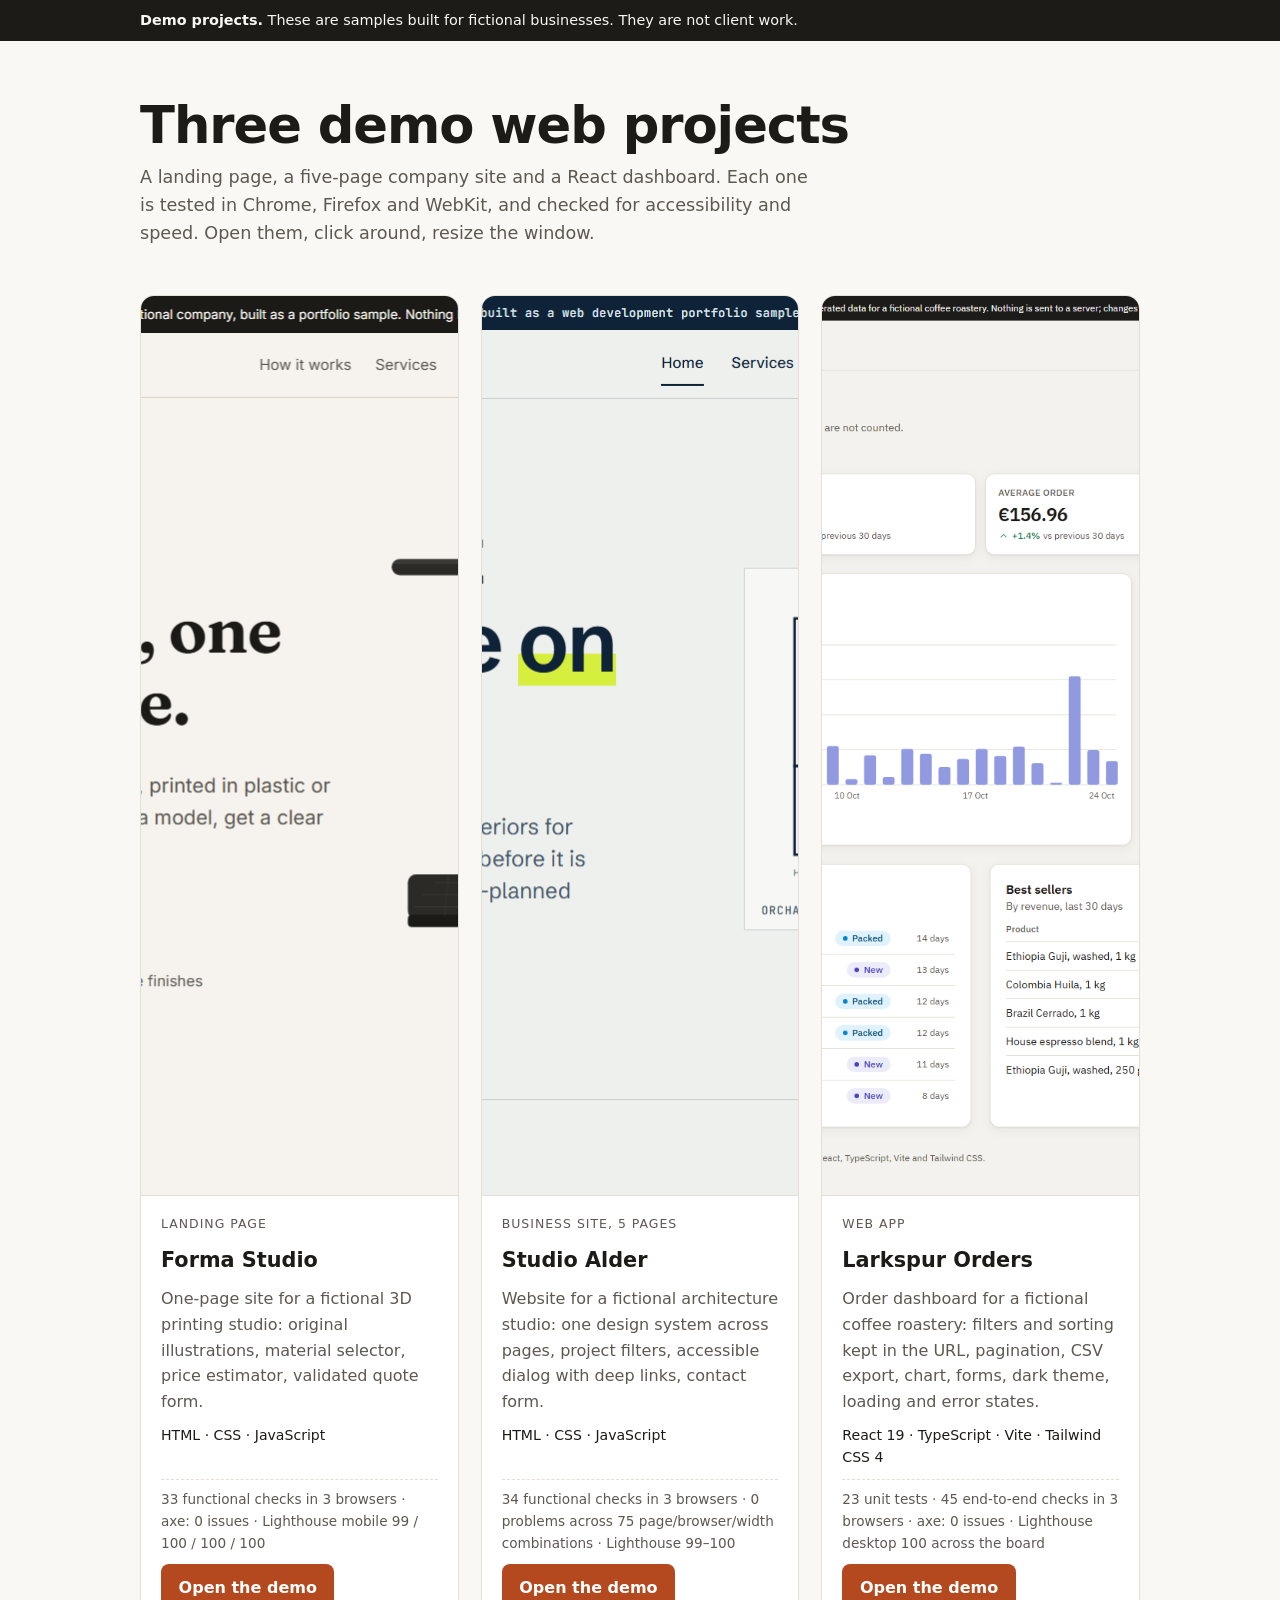
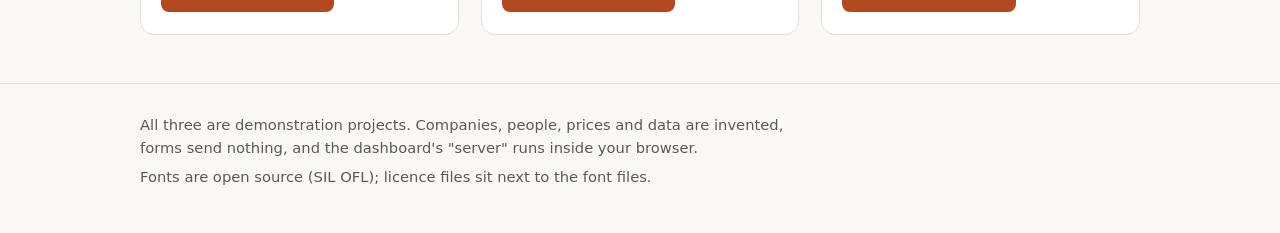
==== index.html @ a0af055a "Publish three demo web projects" ====
<!doctype html>
<html lang="en">
<head>
<meta charset="utf-8">
<meta name="viewport" content="width=device-width, initial-scale=1">
<title>Web demos — three sample projects</title>
<meta name="description" content="Three demo web projects: a landing page, a five-page business site and a React + TypeScript dashboard. Samples built for fictional businesses, not client work.">
<style>
:root{--bg:#faf8f4;--ink:#1d1b18;--muted:#5d5851;--card:#fff;--line:#e4dfd6;--accent:#b4491f;--accent-ink:#fff}
@media (prefers-color-scheme:dark){:root{--bg:#16140f;--ink:#f1ede5;--muted:#b3ada1;--card:#1f1c16;--line:#34302a;--accent:#e08a5f;--accent-ink:#1d1b18}}
*{box-sizing:border-box}
body{margin:0;background:var(--bg);color:var(--ink);font:16px/1.6 system-ui,-apple-system,"Segoe UI",Roboto,sans-serif}
a{color:inherit}
.wrap{max-width:1040px;margin:0 auto;padding:0 20px}
.banner{background:var(--ink);color:var(--bg);font-size:.9rem;padding:.55rem 0}
.banner p{margin:0}
header.hero{padding:56px 0 28px}
h1{font-size:clamp(2rem,5vw,3.2rem);line-height:1.1;margin:0 0 .6rem;letter-spacing:-.02em}
.lead{max-width:60ch;color:var(--muted);font-size:1.1rem;margin:0}
.grid{display:grid;gap:22px;grid-template-columns:repeat(auto-fit,minmax(290px,1fr));padding:20px 0 48px;margin:0;list-style:none}
.card{background:var(--card);border:1px solid var(--line);border-radius:14px;overflow:hidden;display:flex;flex-direction:column}
.card img{display:block;width:100%;aspect-ratio:4/3;object-fit:cover;object-position:top;border-bottom:1px solid var(--line)}
.body{padding:18px 20px 22px;display:flex;flex-direction:column;gap:.6rem;flex:1}
.tag{font-size:.78rem;text-transform:uppercase;letter-spacing:.08em;color:var(--muted)}
h2{font-size:1.3rem;margin:0}
.body p{margin:0;color:var(--muted)}
.stack{font-size:.88rem}
.checks{font-size:.85rem;color:var(--muted);border-top:1px dashed var(--line);padding-top:.6rem;margin-top:auto}
.btn{display:inline-block;align-self:flex-start;background:var(--accent);color:var(--accent-ink);text-decoration:none;font-weight:600;padding:.7rem 1.1rem;min-height:44px;border-radius:8px}
.btn:hover{filter:brightness(1.08)}
:focus-visible{outline:3px solid var(--accent);outline-offset:3px}
footer{border-top:1px solid var(--line);padding:24px 0 40px;color:var(--muted);font-size:.92rem}
footer p{margin:.3rem 0;max-width:70ch}
</style>
</head>
<body>
<div class="banner"><div class="wrap"><p><strong>Demo projects.</strong> These are samples built for fictional businesses. They are not client work.</p></div></div>
<header class="hero">
  <div class="wrap">
    <h1>Three demo web projects</h1>
    <p class="lead">A landing page, a five-page company site and a React dashboard. Each one is tested in Chrome, Firefox and WebKit, and checked for accessibility and speed. Open them, click around, resize the window.</p>
  </div>
</header>
<main class="wrap">
  <ul class="grid">
    <li class="card">
      <img src="img/forma-studio.png" width="1440" height="900" alt="Forma Studio landing page: a warm paper-coloured first screen with a half-printed vase illustration" loading="lazy">
      <div class="body">
        <span class="tag">Landing page</span>
        <h2>Forma Studio</h2>
        <p>One-page site for a fictional 3D printing studio: original illustrations, material selector, price estimator, validated quote form.</p>
        <span class="stack">HTML · CSS · JavaScript</span>
        <span class="checks">33 functional checks in 3 browsers · axe: 0 issues · Lighthouse mobile 99 / 100 / 100 / 100</span>
        <a class="btn" href="forma-studio/">Open the demo</a>
      </div>
    </li>
    <li class="card">
      <img src="img/studio-alder.png" width="1440" height="900" alt="Studio Alder home page: a Swiss-style architectural drawing layout with a project grid" loading="lazy">
      <div class="body">
        <span class="tag">Business site, 5 pages</span>
        <h2>Studio Alder</h2>
        <p>Website for a fictional architecture studio: one design system across pages, project filters, accessible dialog with deep links, contact form.</p>
        <span class="stack">HTML · CSS · JavaScript</span>
        <span class="checks">34 functional checks in 3 browsers · 0 problems across 75 page/browser/width combinations · Lighthouse 99–100</span>
        <a class="btn" href="studio-alder/">Open the demo</a>
      </div>
    </li>
    <li class="card">
      <img src="img/larkspur-orders.png" width="1440" height="900" alt="Larkspur Orders dashboard overview with key figures, a revenue chart and an orders-by-status list" loading="lazy">
      <div class="body">
        <span class="tag">Web app</span>
        <h2>Larkspur Orders</h2>
        <p>Order dashboard for a fictional coffee roastery: filters and sorting kept in the URL, pagination, CSV export, chart, forms, dark theme, loading and error states.</p>
        <span class="stack">React 19 · TypeScript · Vite · Tailwind CSS 4</span>
        <span class="checks">23 unit tests · 45 end-to-end checks in 3 browsers · axe: 0 issues · Lighthouse desktop 100 across the board</span>
        <a class="btn" href="larkspur-orders/">Open the demo</a>
      </div>
    </li>
  </ul>
</main>
<footer>
  <div class="wrap">
    <p>All three are demonstration projects. Companies, people, prices and data are invented, forms send nothing, and the dashboard's "server" runs inside your browser.</p>
    <p>Fonts are open source (SIL OFL); licence files sit next to the font files.</p>
  </div>
</footer>
</body>
</html>
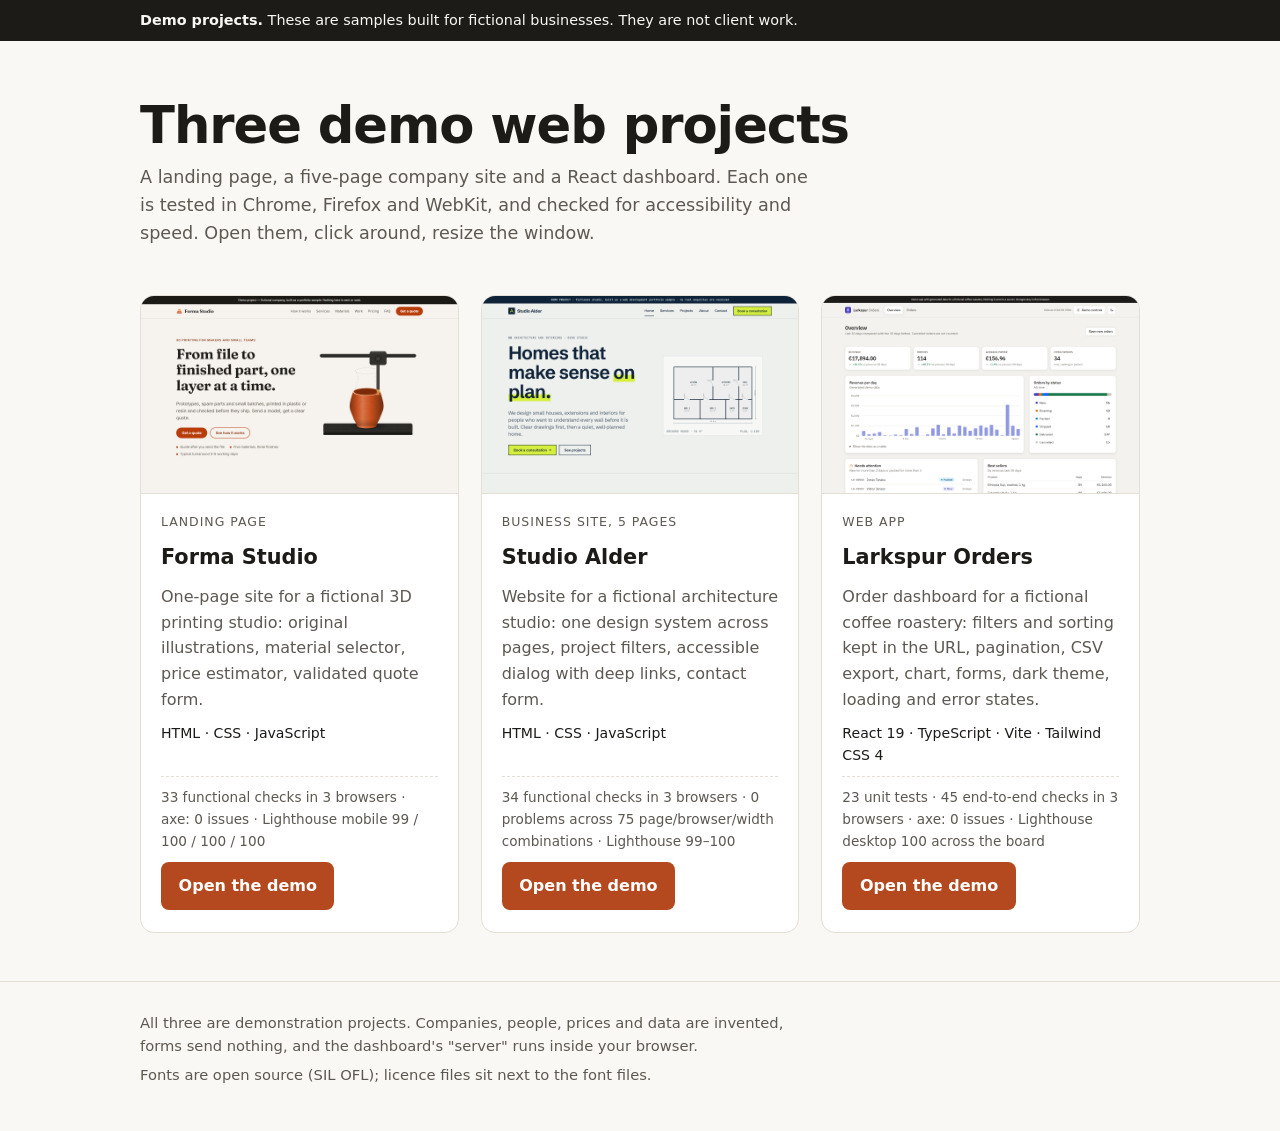
==== commit 155afab2: "Showcase: fix thumbnail height" ====
--- a/index.html
+++ b/index.html
@@ -19,7 +19,7 @@
 .lead{max-width:60ch;color:var(--muted);font-size:1.1rem;margin:0}
 .grid{display:grid;gap:22px;grid-template-columns:repeat(auto-fit,minmax(290px,1fr));padding:20px 0 48px;margin:0;list-style:none}
 .card{background:var(--card);border:1px solid var(--line);border-radius:14px;overflow:hidden;display:flex;flex-direction:column}
-.card img{display:block;width:100%;aspect-ratio:4/3;object-fit:cover;object-position:top;border-bottom:1px solid var(--line)}
+.card img{display:block;width:100%;height:auto;aspect-ratio:16/10;object-fit:cover;object-position:top;border-bottom:1px solid var(--line)}
 .body{padding:18px 20px 22px;display:flex;flex-direction:column;gap:.6rem;flex:1}
 .tag{font-size:.78rem;text-transform:uppercase;letter-spacing:.08em;color:var(--muted)}
 h2{font-size:1.3rem;margin:0}
@@ -34,7 +34,7 @@
 </style>
 </head>
 <body>
-<div class="banner"><div class="wrap"><p><strong>Demo projects.</strong> These are samples built for fictional businesses. They are not client work.</p></div></div>
+<aside class="banner" aria-label="Notice"><div class="wrap"><p><strong>Demo projects.</strong> These are samples built for fictional businesses. They are not client work.</p></div></aside>
 <header class="hero">
   <div class="wrap">
     <h1>Three demo web projects</h1>
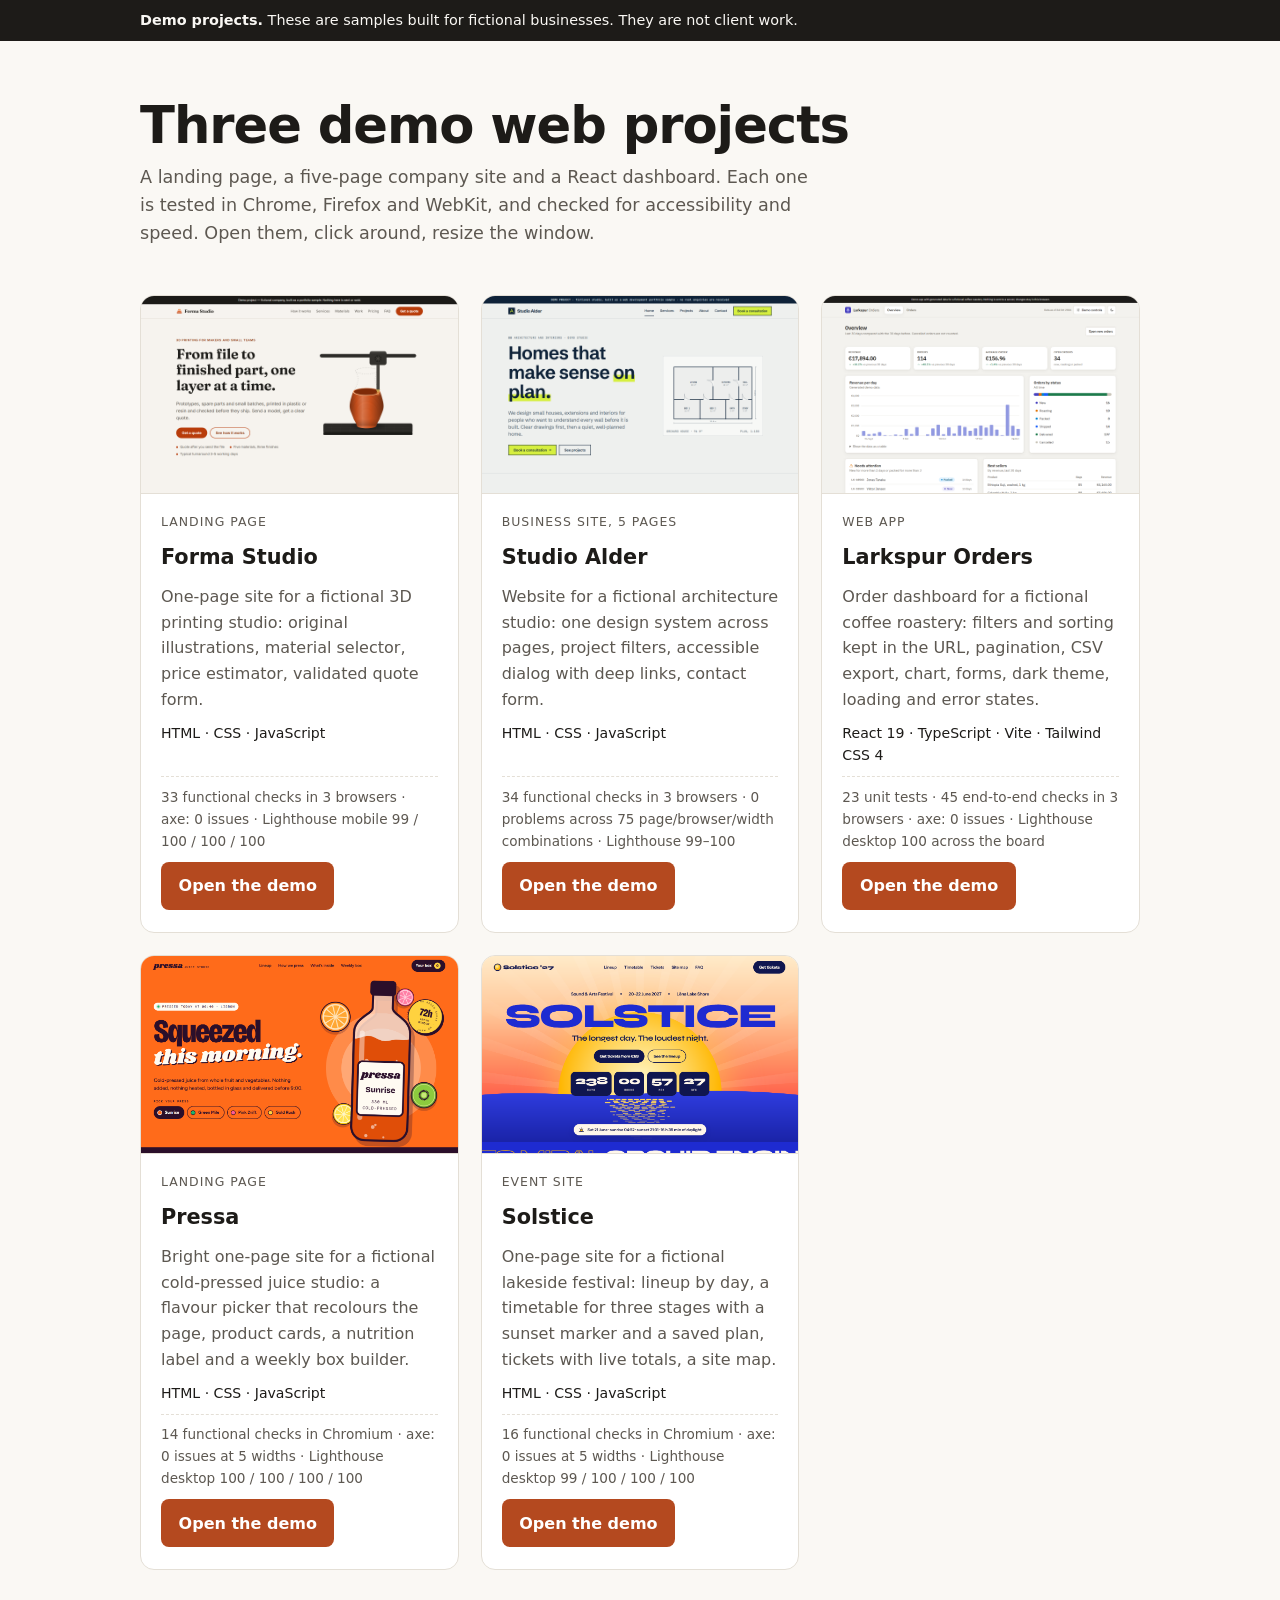
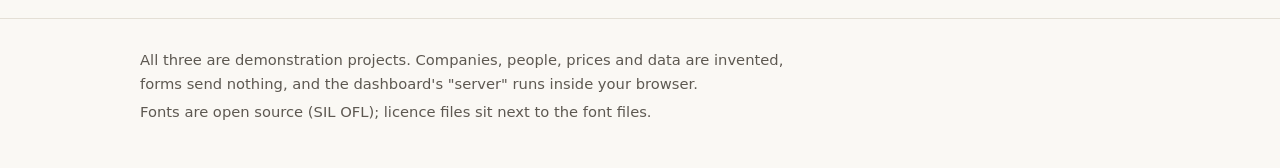
==== commit 911e2a66: "Add Pressa and Solstice demos to the showcase" ====
--- a/index.html
+++ b/index.html
@@ -3,8 +3,8 @@
 <head>
 <meta charset="utf-8">
 <meta name="viewport" content="width=device-width, initial-scale=1">
-<title>Web demos — three sample projects</title>
-<meta name="description" content="Three demo web projects: a landing page, a five-page business site and a React + TypeScript dashboard. Samples built for fictional businesses, not client work.">
+<title>Web demos — five sample projects</title>
+<meta name="description" content="Five demo web projects: three landing pages, a five-page business site and a React + TypeScript dashboard. Samples built for fictional businesses, not client work.">
 <style>
 :root{--bg:#faf8f4;--ink:#1d1b18;--muted:#5d5851;--card:#fff;--line:#e4dfd6;--accent:#b4491f;--accent-ink:#fff}
 @media (prefers-color-scheme:dark){:root{--bg:#16140f;--ink:#f1ede5;--muted:#b3ada1;--card:#1f1c16;--line:#34302a;--accent:#e08a5f;--accent-ink:#1d1b18}}
@@ -76,6 +76,28 @@
         <a class="btn" href="larkspur-orders/">Open the demo</a>
       </div>
     </li>
+    <li class="card">
+      <img src="img/pressa.png" width="1200" height="900" alt="Pressa juice studio: an orange first screen with a big illustrated juice bottle, fruit slices and the headline Squeezed this morning" loading="lazy">
+      <div class="body">
+        <span class="tag">Landing page</span>
+        <h2>Pressa</h2>
+        <p>Bright one-page site for a fictional cold-pressed juice studio: a flavour picker that recolours the page, product cards, a nutrition label and a weekly box builder.</p>
+        <span class="stack">HTML · CSS · JavaScript</span>
+        <span class="checks">14 functional checks in Chromium · axe: 0 issues at 5 widths · Lighthouse desktop 100 / 100 / 100 / 100</span>
+        <a class="btn" href="pressa/">Open the demo</a>
+      </div>
+    </li>
+    <li class="card">
+      <img src="img/solstice.png" width="1200" height="900" alt="Solstice festival: a sunset first screen with a rising sun over a lake, the word SOLSTICE and a countdown" loading="lazy">
+      <div class="body">
+        <span class="tag">Event site</span>
+        <h2>Solstice</h2>
+        <p>One-page site for a fictional lakeside festival: lineup by day, a timetable for three stages with a sunset marker and a saved plan, tickets with live totals, a site map.</p>
+        <span class="stack">HTML · CSS · JavaScript</span>
+        <span class="checks">16 functional checks in Chromium · axe: 0 issues at 5 widths · Lighthouse desktop 99 / 100 / 100 / 100</span>
+        <a class="btn" href="solstice/">Open the demo</a>
+      </div>
+    </li>
   </ul>
 </main>
 <footer>
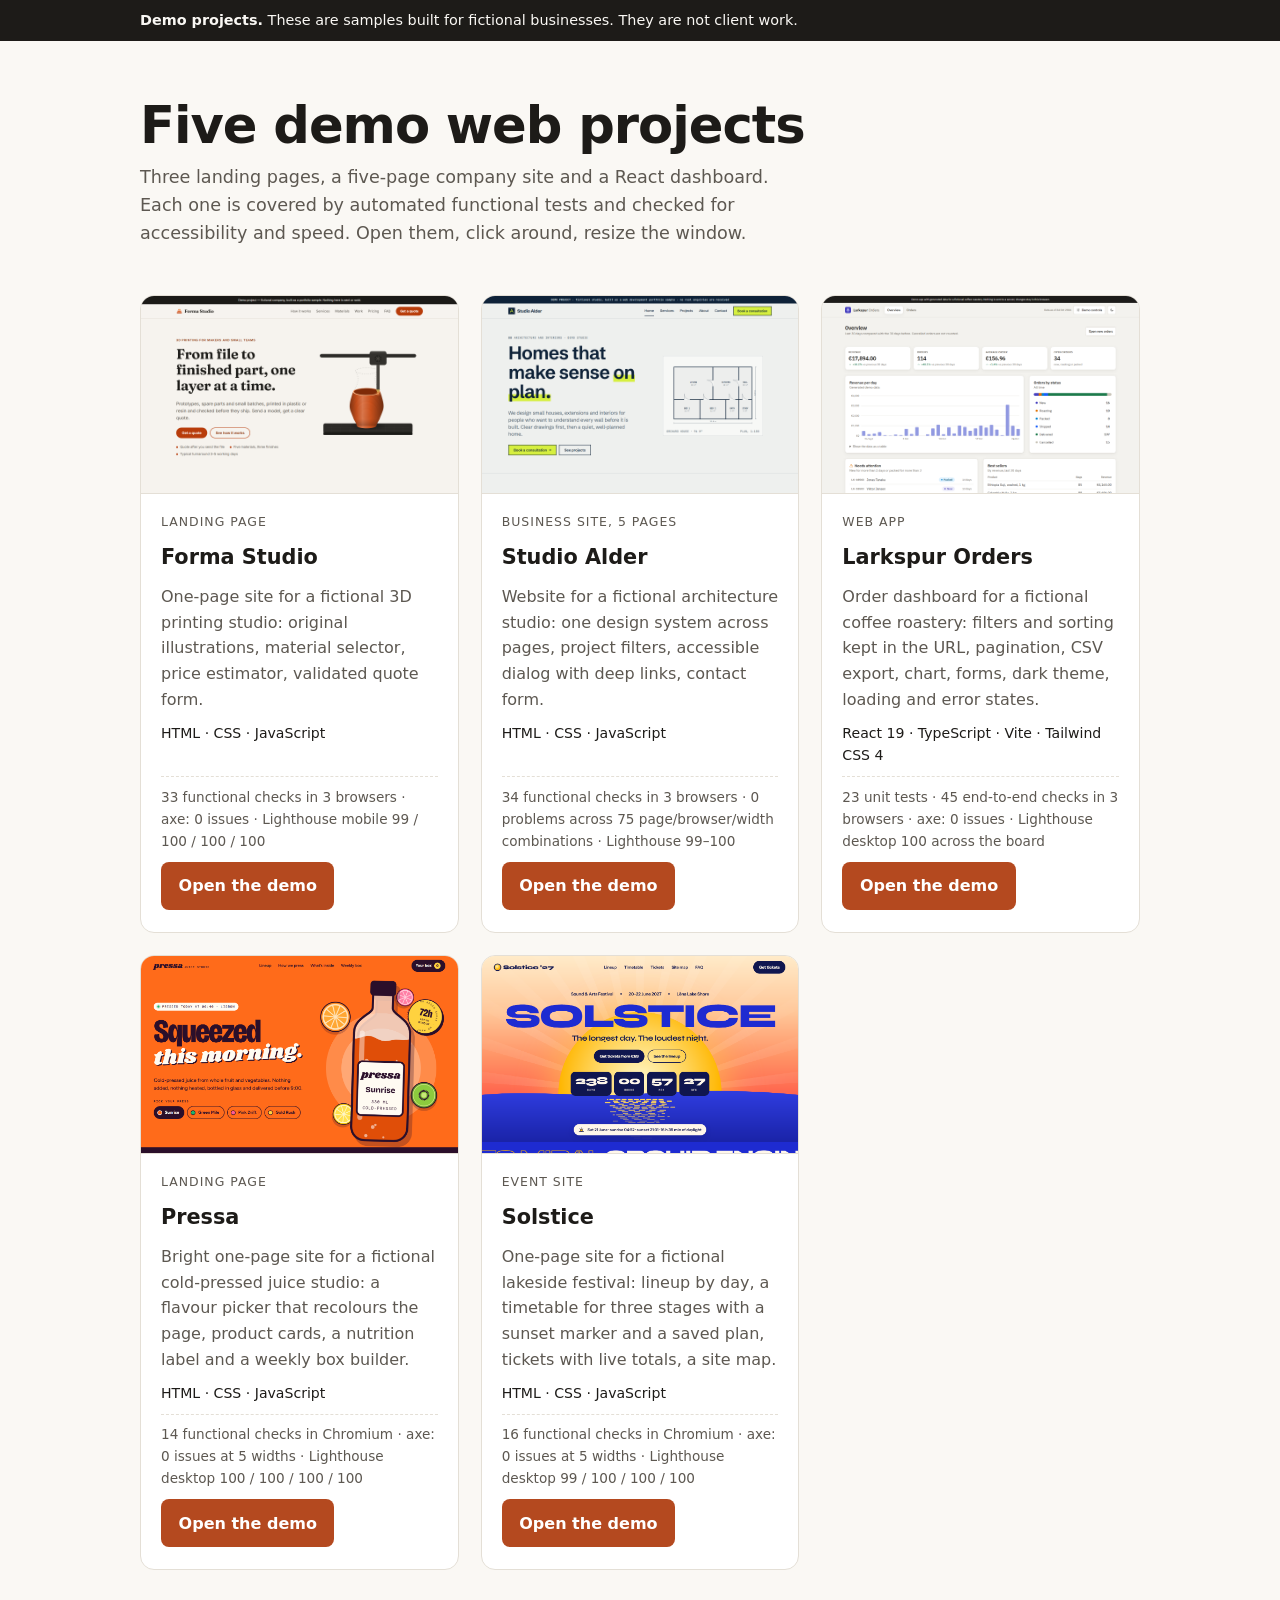
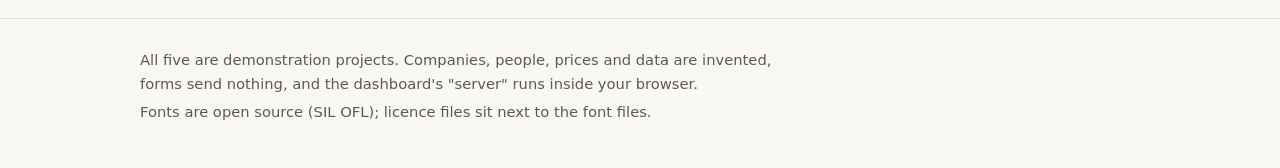
==== commit 3a4569b9: "Showcase: five demos in the heading and notes" ====
--- a/index.html
+++ b/index.html
@@ -37,8 +37,8 @@
 <aside class="banner" aria-label="Notice"><div class="wrap"><p><strong>Demo projects.</strong> These are samples built for fictional businesses. They are not client work.</p></div></aside>
 <header class="hero">
   <div class="wrap">
-    <h1>Three demo web projects</h1>
-    <p class="lead">A landing page, a five-page company site and a React dashboard. Each one is tested in Chrome, Firefox and WebKit, and checked for accessibility and speed. Open them, click around, resize the window.</p>
+    <h1>Five demo web projects</h1>
+    <p class="lead">Three landing pages, a five-page company site and a React dashboard. Each one is covered by automated functional tests and checked for accessibility and speed. Open them, click around, resize the window.</p>
   </div>
 </header>
 <main class="wrap">
@@ -102,7 +102,7 @@
 </main>
 <footer>
   <div class="wrap">
-    <p>All three are demonstration projects. Companies, people, prices and data are invented, forms send nothing, and the dashboard's "server" runs inside your browser.</p>
+    <p>All five are demonstration projects. Companies, people, prices and data are invented, forms send nothing, and the dashboard's "server" runs inside your browser.</p>
     <p>Fonts are open source (SIL OFL); licence files sit next to the font files.</p>
   </div>
 </footer>
